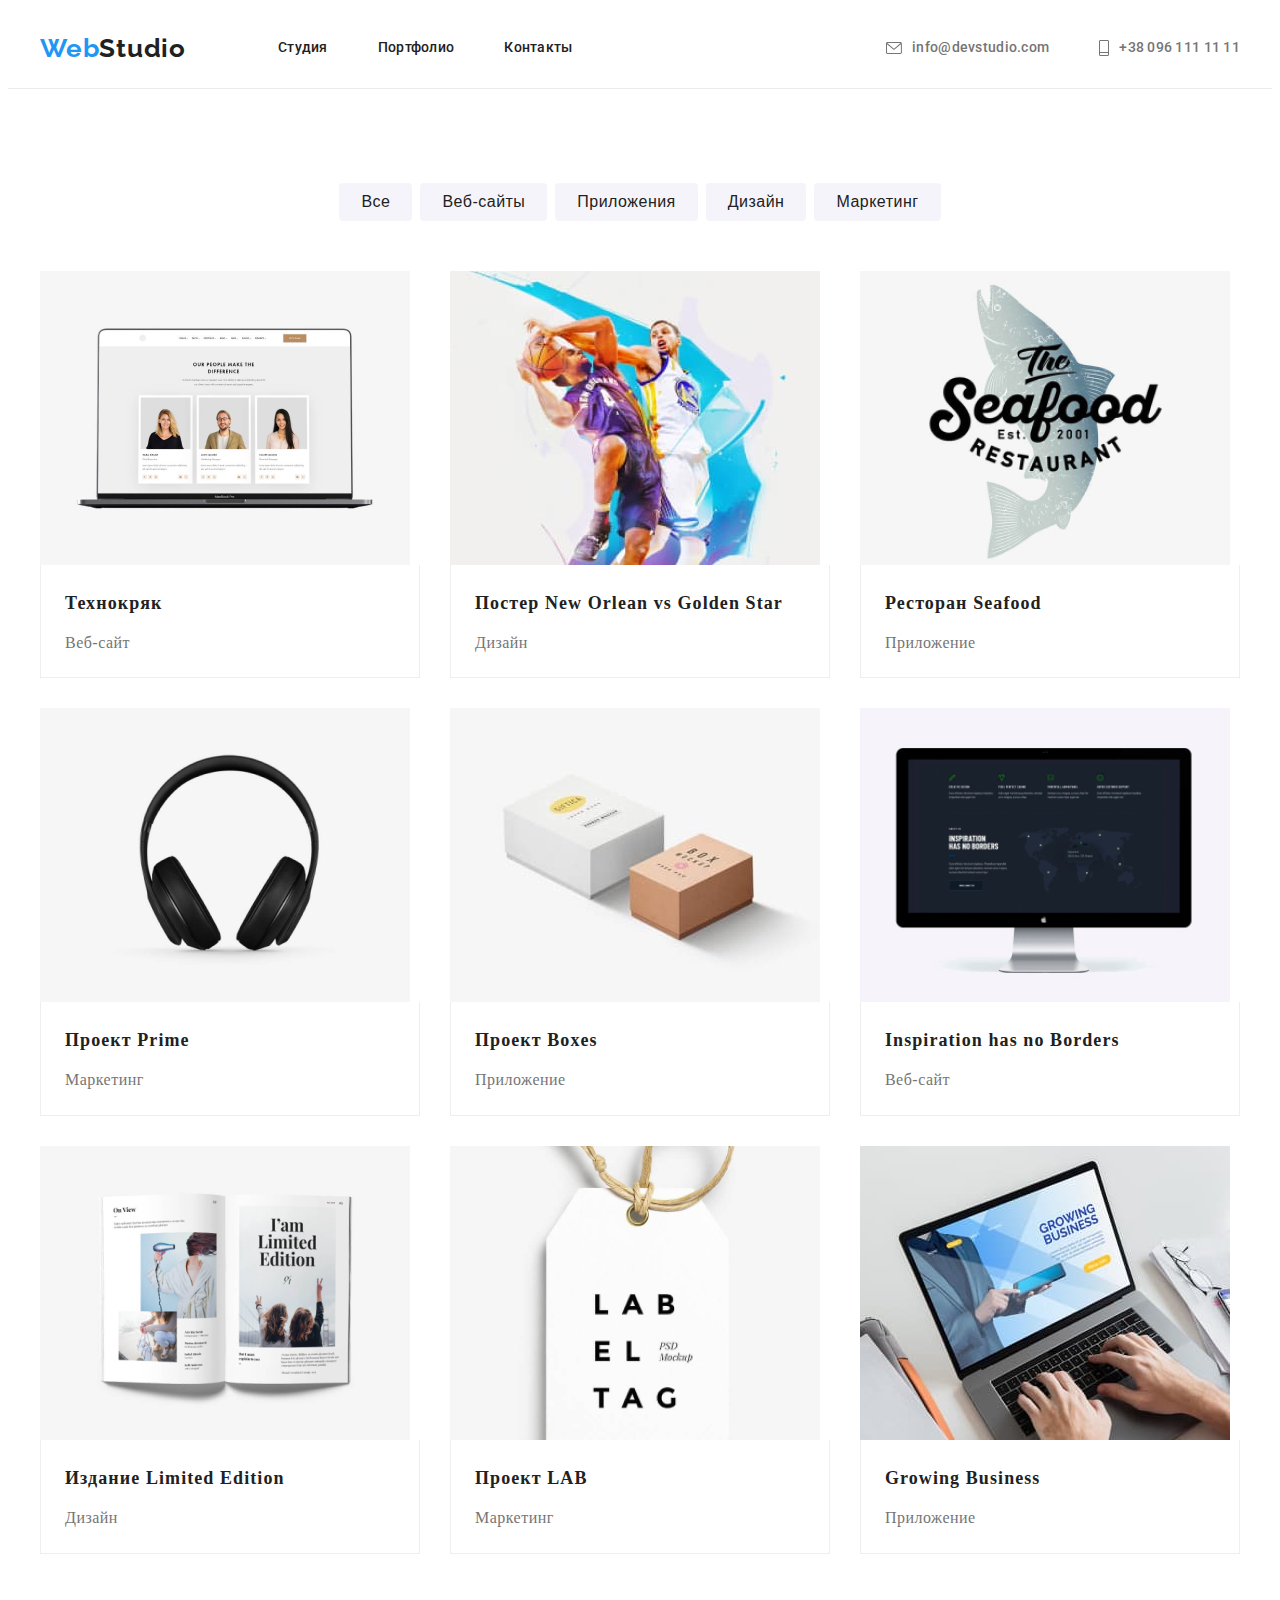
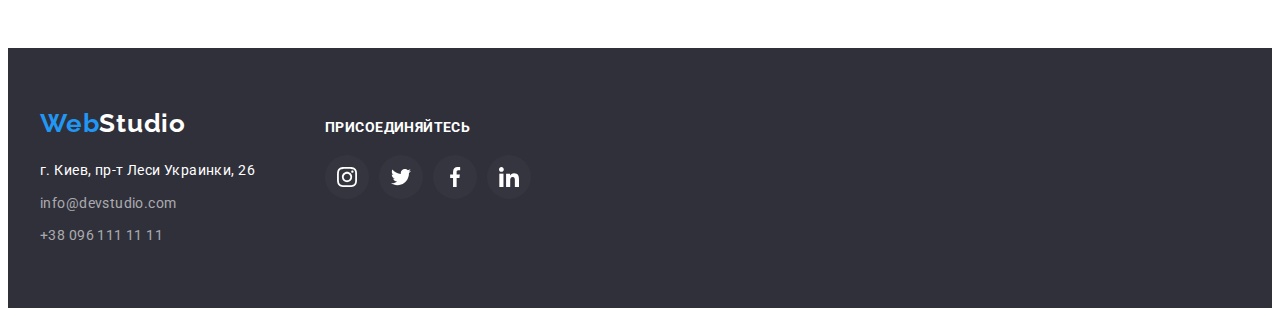
==== portfolio.html @ 002a7d94 "fixed cc" ====
<!DOCTYPE html>
<html lang="en">
<head>
    <meta charset="UTF-8">
    <meta http-equiv="X-UA-Compatible" content="IE=edge">
    <meta name="viewport" content="width=device-width, initial-scale=1.0">
    <title>Document</title>
    <link rel="preconnect" href="https://fonts.googleapis.com">
    <link rel="preconnect" href="https://fonts.gstatic.com" crossorigin>
    <link href="https://fonts.googleapis.com/css2?family=Raleway:wght@700&family=Roboto:wght@400;500;700;900&display=swap"
        rel="stylesheet">
        <link rel="stylesheet" href="https://cdnjs.cloudflare.com/ajax/libs/modern-normalize/1.1.0/modern-normalize.min.css"
            integrity="sha512-wpPYUAdjBVSE4KJnH1VR1HeZfpl1ub8YT/NKx4PuQ5NmX2tKuGu6U/JRp5y+Y8XG2tV+wKQpNHVUX03MfMFn9Q=="
            crossorigin="anonymous" referrerpolicy="no-referrer" />
        <link rel="stylesheet" href="./styles.css">
</head>
<body>
    <header class="header-style">
        <div class="container header-container">
            <nav class="navigation">
                <a class="logo link logo_head" href="#"> <span class="web-word-color">Web</span>Studio</a>
                <ul class="nav-list list">
                    <li class="nav-list-item">
                        <a class="nav-list-link link" href="#">Студия</a>
                    </li>
                    <li class="nav-list-item">
                        <a class="nav-list-link link current" href="./portfolio.html">Портфолио</a>
                    </li>
                    <li class="nav-list-item">
                        <a class="nav-list-link link" href="#">Контакты</a>
                    </li>
                </ul>
            </nav>
            <ul class="list contact-info-head">
                <li class="contact-info-head-size">
                    <a class="contact-mail link contact-logo" href="mail:info@devstudio.com">info@devstudio.com
                        <svg class="contact-logo-icon" width="16px" height="12px">
                            <use href="./img/sprite.svg#icon-envelope"></use>
                        </svg>
                    </a>
                </li>
                <li class="contact-info-head-size">
                    <a class="contact-number link contact-logo" href="tel:+380961111111">+38 096 111 11 11
                        <svg class="contact-logo-icon" width="10px" height="16px">
                            <use href="./img/sprite.svg#icon-phone"></use>
                        </svg>
                    </a>
                </li>
            </ul>
        </div>
    </header>
    <main>
    <section class="section">
        <div class="container"> 
        <h1 class="visually-hidden">Портфолио</h1>
        <ul class="portfolio">
            <li class="list portfolio-btn">
                <button class="portfolio_projects_btn link" type="button">Все</button>
            </li>
            <li class="list portfolio-btn">
                <button class="portfolio_projects_btn  link" type="button">Веб-сайты</button>
            </li>
            <li class="list portfolio-btn"> 
                <button class="portfolio_projects_btn  link" type="button">Приложения</button>
            </li>
            <li class="list portfolio-btn">
                <button class="portfolio_projects_btn  link" type="button">Дизайн</button>
            </li>
            <li class="list portfolio-btn">
                <button class="portfolio_projects_btn  link" type="button">Маркетинг</button>
            </li>
        </ul>
    
        <ul class="project">
            
            <li class="list projects-block">
                <a class="project-card-link" href="">
                    <div class="project-card-img-wrapper">
                <img src="./img/img_1n.jpg" alt="карточки товара на экране" width="370" height="294"> 
                <p class="overlay">Ресурс предлагает комплексные предложения с разным уровнем функционала и сервисов. Все это позволит посетителю получить
                 исчерпывающие сведения о компании или частном лице.</p>
                </div>
                <div class="project-card-wrapper">
                <h2 class="projects_name"> Технокряк</h2>
                <p class="projects_name_type"> Веб-сайт</p>
              </div>
              </a> 
              </li> 

            <li class="list projects-block"> 
                <a class="project-card-link" href="">
                    <div class="project-card-img-wrapper">
                <img class="list" src="./img/img_2.jpg" alt="игра в баскетбол" width="370" height="294">
                <p class="overlay">Ресурс предлагает комплексные предложения с разным уровнем функционала и сервисов. Все это позволит
                    посетителю получить исчерпывающие сведения о компании или частном лице.</p>
                </div>
                <div class="project-card-wrapper">
                <h2 class="projects_name"> Постер <lang="en"> New Orlean vs Golden Star</lang>
                </h2>
                <p class="projects_name_type">Дизайн</p>
                </div>
                </a>
            </li>

            <li class="list projects-block"> 
                <a class="project-card-link" href="">
                   <div class="project-card-img-wrapper">
                <img class="list" src="./img/img_3.jpg" alt="лого сайта рыба" width="370" height="294">
                <p class="overlay">Ресурс предлагает комплексные предложения с разным уровнем функционала и сервисов. Все это позволит
                    посетителю получить исчерпывающие сведения о компании или частном лице.</p>
                </div>
                <div class="project-card-wrapper">
                <h2 class="projects_name"> Ресторан <lang="en">Seafood</lang>
                </h2>
                <p class="projects_name_type"> Приложение</p>
                </div>
                </a>
            </li>

            <li class="list projects-block"> 
                <a class="project-card-link" href="">
                    <div class="project-card-img-wrapper">
               <img class="list" src="./img/img_4.jpg" alt="наушники" width="370" height="294">
                     <p class="overlay">Ресурс предлагает комплексные предложения с разным уровнем функционала и сервисов. Все это позволит
                    посетителю получить исчерпывающие сведения о компании или частном лице.</p>
                </div>
                <div class="project-card-wrapper">
                <h2 class="projects_name"> Проект <lang="en">Prime</lang>
                </h2>
                <p class="projects_name_type">Маркетинг</p>
                </div>
                </a>
            </li>
            <li class="list projects-block"> 
                <a class="project-card-link" href="">
                    <div class="project-card-img-wrapper">
                <img class="list" src="./img/img_5.jpg" alt="две коробки" width="370" height="294">
                <p class="overlay">Ресурс предлагает комплексные предложения с разным уровнем функционала и сервисов. Все это позволит
                    посетителю получить исчерпывающие сведения о компании или частном лице.</p>
                </div>
                <div class="project-card-wrapper">
                <h2 class="projects_name">Проект <lang="en"> Boxes</lang>
                </h2>
                <p class="projects_name_type">Приложение</p>
                </div>
                </a>
            </li>
            <li class="list projects-block"> 
                <a class="project-card-link" href="">
                    <div class="project-card-img-wrapper">
                <img class="list" src="./img/img_6.jpg" alt="компьютер" width="370" height="294">
            <p class="overlay">Ресурс предлагает комплексные предложения с разным уровнем функционала и сервисов. Все это позволит
                посетителю получить  исчерпывающие сведения о компании или частном лице.</p>
                </div>
               <div class="project-card-wrapper">
                <h2 class="projects_name">Inspiration has no Borders</lang>
                </h2>
                <p class="projects_name_type">Веб-сайт</p>
                </div>
                </a>
           </li>          
            <li class="list projects-block"> 
                <a class="project-card-link" href="">
                    <div class="project-card-img-wrapper">
                <img class="list" src="./img/img_7.jpg" alt="журнал" width="370" height="294">
                <p class="overlay">Ресурс предлагает комплексные предложения с разным уровнем функционала и сервисов. Все это позволит
                    посетителю получить исчерпывающие сведения о компании или частном лице.</p>
                </div>
                <div class="project-card-wrapper">
                <h2 class="projects_name">Издание <lang="en"> Limited Edition </lang>
                </h2>
                <p class="projects_name_type">Дизайн</p>
                </div>
                </a> 
            </li>
            <li class="list projects-block"> 
                <a class="project-card-link" href=""> 
                    <div class="project-card-img-wrapper">
                <img class="list" src="./img/img_8.jpg" alt="журнал" width="370" height="294">
                <p class="overlay">Ресурс предлагает комплексные предложения с разным уровнем функционала и сервисов. Все это позволит
                    посетителю получить исчерпывающие сведения о компании или частном лице.</p>
                </div>
                <div class="project-card-wrapper">
                <h2 class="projects_name"> Проект <lang="en">LAB</lang>
                </h2>
                <p class="projects_name_type">Маркетинг</p>
                </div>
                </a>
                </li>
            <li class="list projects-block"> 
                <a class="project-card-link" href="">
                    <div class="project-card-img-wrapper">
                <img class="list" src="./img/img_9.jpg" alt="работа на компьютере" width="370" height="294">
                <p class="overlay">Ресурс предлагает комплексные предложения с разным уровнем функционала и сервисов. Все это позволит
                    посетителю получить исчерпывающие сведения о компании или частном лице.</p>     
                </div>
               <div class="project-card-wrapper">
                <h2 class="projects_name">
                    <lang="en"> Growing Business </lang>
                </h2>
                <p class="projects_name_type">Приложение</p>
            </div>
            </a> 
            </li>

         </ul>
          </div>
       </section>
    </main>
    <footer class="dark-thema ">
        <div class="container footer-section">
            <div class=" join">
                <a class="link logo_foot " href=""> <span class="web-word-color">Web</span>Studio</a>
                <address class="foot-space">
                    <ul class="list">
                        <li class="foot-space-item"><a class="link_adress link list "
                                href="https://goo.gl/maps/NwRdtHwd14dd7Rub6" target="_blank" rel="noopener noreferrer">г.
                                Киев, пр-т Леси Украинки, 26</a></li>
                        <li class="foot-space-item"><a class="contact-mail-foot link list"
                                href="mail:info@devstudio.com">info@devstudio.com</a></li>
                        <li class="foot-space-item"><a class="contact-number-foot  link list" href="tel:+380961111111">+38
                                096 111 11 11</a></li>
                    </ul>
                </address>
            </div>
    
            <div class="footer-info">
                <p class="join-name">присоединяйтесь</p>
                <ul class="social-list-footer list ">
                    <li class="social-list-item">
                        <a class="social-list-link-footer" href="">
                            <svg class="social-list-icon-footer" width="20" height="20">
                                <use href="./img/sprite.svg#icon-instagram"></use>
                            </svg>
                        </a>
                    </li>
                    <li class="social-list-item">
                        <a class="social-list-link-footer" href="">
                            <svg class="social-list-icon-footer" width="20" height="20">
                                <use href="./img/sprite.svg#icon-twitter"></use>
                            </svg>
                        </a>
                    </li>
                    <li class="social-list-item">
                        <a class="social-list-link-footer" href="">
                            <svg class="social-list-icon-footer" width="20" height="20">
                                <use href="./img/sprite.svg#icon-facebook"></use>
                            </svg>
                        </a>
                    </li>
                    <li class="social-list-item">
                        <a class="social-list-link-footer" href="">
                            <svg class="social-list-icon-footer" width="20" height="20">
                                <use href="./img/sprite.svg#icon-linkedin"></use>
                            </svg>
                        </a>
                    </li>
                </ul>
            </div>
        </div>
    </footer>
</body>
</html>
---- styles.css ----
:root {
  --accent-color: #2196f3;
  --dark-text-color: #212121;
  --light-dark-text-color: #757575;
  --main-light-text-color: #ffffff;
  --icon-grey-main-color: #afb1b8;
  --primary-font-family: Roboto, sans-serif;
  --secondary-font-family: Raleway, sans-serif;
}

.list {
  list-style: none;
}
.link {
  text-decoration: none;
}
.container {
  width: 1200px;
  padding-left: 15px;
  padding-right: 15px;
  margin-left: auto;
  margin-right: auto;
}
.body {
  font-family: var(--primary-font-family);
}
h1,
h2,
h3,
h4,
h5,
p {
  margin-top: 0;
  margin-bottom: 0;
}
ul,
ol {
  margin-top: 0;
  margin-bottom: 0;
  padding: 0;
}
img {
  display: block;
}
/* components start */

.section {
  padding-top: 94px;
  padding-bottom: 94px;
}
.header-style {
  border-bottom: 1px solid #ececec;
}
.visually-hidden {
  position: absolute;
  width: 1px;
  height: 1px;
  margin: -1px;
  border: 0;
  padding: 0;
  white-space: nowrap;
  clip-path: inset(100%);
  clip: rect(0 0 0 0);
  overflow: hidden;
}
.logo_head {
  font-family: var(--secondary-font-family);
  font-weight: 700;
  font-size: 26px;
  line-height: 1.19;
  letter-spacing: 0.03em;
  color: var(--dark-text-color);
}
.logo {
  margin-right: 92px;
  display: block;
}
.header-container {
  display: flex;
  align-items: center;
}
.navigation {
  display: flex;
  align-items: center;
}
.nav-list {
  display: flex;
  align-items: center;
}
.nav-list-link {
  position: relative;
  display: block;
  padding-top: 32px;
  padding-bottom: 32px;

  font-family: var(--primary-font-family);
  font-weight: 500;
  font-size: 14px;
  line-height: 1.14;
  letter-spacing: 0.02em;
  color: var(--dark-text-color);
  transition: color 250ms cubic-bezier(0.4, 0, 0.2, 1);
}
.nav-list-link:hover,
.nav-list-link:focus {
  color: var(--accent-color);
}
.nav-list-link::after {
  content: '';
  position: absolute;
  left: 0;
  bottom: 0;
  display: block;
  width: 100%;
  height: 4px;
  background-color: var(--accent-color);
  border-radius: 2px;

  transform: scaleX(0);
  transition: transform 250ms cubic-bezier(0.4, 0, 0.2, 1);
}
.nav-list-link:hover::after,
.nav-list-link:focus::after {
  transform: scaleX(1);
}
.current:active {
  color: var(--accent-color);
}
.nav-list-item {
  margin-right: 50px;
}
.nav-list-item:not(:last-child) {
  margin-right: 50px;
}

.contact-info-head {
  display: flex;
  align-items: center;
  margin-left: auto;
}

.contact-info-head-size {
  margin-right: 50px;
}
.contact-info-head-size:nth-child(2n) {
  margin-right: 0;
}

.contact-number,
.contact-mail {
  padding-top: 24px;
  padding-bottom: 24px;

  font-family: var(--primary-font-family);
  font-weight: 500;
  font-size: 14px;
  line-height: 1.14;
  letter-spacing: 0.02em;
  color: #757575;
  transition: color 250ms cubic-bezier(0.4, 0, 0.2, 1);
}
.contact-mail:hover,
.contact-mail:focus {
  color: var(--accent-color);
}
.contact-number:hover,
.contact-number:focus {
  color: var(--accent-color);
}
.contact-logo {
  display: flex;
  align-items: center;
  justify-content: flex-end;
  flex-direction: row-reverse;
}
.contact-logo-icon {
  fill: #757575;
  transition: fill 250ms cubic-bezier(0.4, 0, 0.2, 1);
  margin-right: 10px;
}

.contact-mail:hover .contact-logo-icon,
.contact-mail:focus .contact-logo-icon {
  fill: var(--accent-color);
}

.contact-number:hover .contact-logo-icon,
.contact-number:focus .contact-logo-icon {
  fill: var(--accent-color);
}

.hero {
  background-image: linear-gradient(rgba(47, 48, 58, 0.4), rgba(47, 48, 58, 0.4)),
    url('../goit-markup-hw-04/img/img_hero.jpg');
  background-color: #c4c4c4;
  background-size: cover;
  background-repeat: no-repeat;

  max-width: 1600px;
  margin-left: auto;
  margin-right: auto;
  padding-top: 200px;
  padding-bottom: 200px;
  text-align: center;
}

.modal-btn {
  min-width: 200px;
  padding: 12px 32px;
  border: 1px solid var(--accent-color);
  border-radius: 4px;
  font-family: var(--primary-font-family);
  font-weight: 700;
  font-size: 16px;
  line-height: 1.8;
  cursor: pointer;
  color: var(--main-light-text-color);
  background-color: var(--accent-color);
  transition: background-color 250ms cubic-bezier(0.4, 0, 0.2, 1);
}
.modal-btn:hover,
.modal-btn:focus {
  background-color: #188ce8;
  color: var(--main-light-text-color);
}

/* components end */

/* hero start*/

.tagline {
  text-align: center;
  margin-bottom: 30px;

  font-weight: 900;
  font-size: 44px;
  line-height: 1.4;
  letter-spacing: 0.06em;
  text-transform: uppercase;
  color: var(--main-light-text-color);
}
/* hero end */
/* main container */

/* benefits section*/

.benefits {
  display: flex;
  justify-content: start;
  flex-wrap: wrap;
}
.benefits-section {
  width: 270px;
  margin-right: 30px;
}
.benefits-section:nth-child(4n) {
  margin-right: 0;
}

.benefits_name {
  margin-bottom: 10px;
  margin-top: 30px;
  font-weight: 700;
  font-size: 14px;
  line-height: 1.14;
  letter-spacing: 0.03em;
  text-transform: uppercase;
  color: var(--dark-text-color);
}
.benefits_name:nth-last-child(4n) {
  margin: 0;
}

.benefits_name_description {
  font-weight: 400;
  font-size: 14px;
  line-height: 1.7;
  letter-spacing: 0.03em;
  color: var(--light-dark-text-color);
}

.benefits-img {
  display: flex;
  justify-content: center;
  align-items: center;
  background-color: #f5f4fa;
  width: 270px;
  height: 120px;
  border-radius: 5px;
}

/* benefits section*/

.process-work {
  display: flex;
  flex-wrap: wrap;
  align-items: center;
}
.process-work-pict {
  margin-right: 30px;
}
.process-work-pict:nth-child(3n) {
  margin-right: 0;
}
.process-pict-block {
  position: relative;
}

.process-work-about {
  position: absolute;

  background-color: rgba(47, 48, 58, 0.8);
  width: 100%;
  height: 70px;
  bottom: 0;
  text-align: center;
  padding-top: 26px;
}
.team {
  background-color: #f5f4fa;
}
.team-members {
  display: flex;
  flex-wrap: wrap;
  align-items: center;
}
.team-members-pict {
  margin-right: 30px;
  text-align: center;
}
.team-members-pict {
  box-sizing: border-box;
  border-width: 270px;
  border: 1px;
  box-shadow: 0px 1px 3px rgba(0, 0, 0, 0.12), 0px 1px 1px rgba(0, 0, 0, 0.14),
    0px 2px 1px rgba(0, 0, 0, 0.2);
  border-radius: 0px 0px 4px 4px;
  background-color: var(--main-light-text-color);
}
.team-members-pict:nth-child(4n) {
  margin-right: 0;
}
.team-members-space {
  padding-top: 30px;
  padding-bottom: 30px;
  padding-left: 32px;
  padding-right: 32px;
}
.block_name {
  text-align: center;
  margin-bottom: 50px;

  font-weight: 700;
  font-size: 36px;
  line-height: 1.16;
  letter-spacing: 0.03em;
  color: var(--dark-text-color);
}
.space-non {
  padding-top: 0;
}

.employee_name {
  margin-bottom: 10px;
  font-weight: 500;
  font-size: 16px;
  line-height: 1.18;
  letter-spacing: 0.03em;
  color: var(--dark-text-color);
}
.employee_name_work {
  font-weight: 400;
  font-size: 16px;
  line-height: 1.18;
  letter-spacing: 0.03em;
  color: var(--light-dark-text-color);
}

.social-list {
  display: flex;
  justify-content: space-between;
  margin-top: 16px;
}

.social-list-link {
  display: flex;
  align-items: center;
  justify-content: center;
  width: 44px;
  height: 44px;
  background-color: none;
  border-radius: 50%;
  transition: background-color 250ms cubic-bezier(0.4, 0, 0.2, 1);
}

.social-list-icon {
  fill: var(--icon-grey-main-color);
  transition: fill 250ms cubic-bezier(0.4, 0, 0.2, 1);
}

.social-list-link:hover,
.social-list-link:focus {
  background-color: var(--accent-color);
}

.social-list-link:hover .social-list-icon {
  fill: #ffffff;
}
.social-list-link:focus .social-list-icon {
  fill: #ffffff;
}

/* main container end */
/* portfolio start */

.portfolio {
  display: flex;
  flex-wrap: wrap;
  justify-content: center;
  margin-bottom: 50px;
}
.portfolio_projects_btn {
  padding: 6px 22px;
  border: 1px;
  border-radius: 4px;

  font-weight: 500;
  font-size: 16px;
  line-height: 1.6;
  letter-spacing: 0.03em;
  color: var(--dark-text-color);
  background-color: #f5f4fa;
  cursor: pointer;
  transition: background-color 250ms cubic-bezier(0.4, 0, 0.2, 1),
    color 250ms cubic-bezier(0.4, 0, 0.2, 1), box-shadow 250ms cubic-bezier(0.4, 0, 0.2, 1);
}

.portfolio-btn:not(:last-child) {
  margin-right: 8px;
}

.portfolio_projects_btn:hover,
.portfolio_projects_btn:focus {
  color: var(--main-light-text-color);
  background-color: var(--accent-color);
  box-shadow: 0px 2px rgba(0, 0, 0, 0.3);
}
/* projects cards start */
.project {
  display: flex;
  flex-wrap: wrap;
  margin-left: -30px;
  margin-top: -30px;
}
.projects-block {
  flex-basis: calc((100% - 90px) / 3);
  margin-left: 30px;
  margin-top: 30px;
}

.project-card-wrapper {
  padding-top: 20px;
  padding-bottom: 20px;
  padding-left: 24px;
  border: 1px solid #eeeeee;
  border-top: none;
}
.project-card-link {
  display: block;
  text-decoration: none;
}

.project-card-link:hover,
.project-card-link:focus {
  box-shadow: 2px 6px 8px 1px rgba(0, 0, 0, 0.3);
}
.project-card-link {
  transition: box-shadow 250ms cubic-bezier(0.4, 0, 0.2, 1);
}
.projects_name {
  font-weight: 700;
  font-size: 18px;
  line-height: 2;
  letter-spacing: 0.06em;
  color: var(--dark-text-color);
  margin-bottom: 8px;
}
.projects_name_type {
  font-weight: 400;
  font-size: 16px;
  line-height: 1.8;
  letter-spacing: 0.03em;
  color: var(--light-dark-text-color);
  cursor: pointer;
}
.project-card-img-wrapper {
  position: relative;
  overflow: hidden;
}

.overlay {
  background-color: rgba(33, 150, 243, 0.9);
  position: absolute;

  font-family: var(--primary-font-family);
  font-weight: 400;
  font-size: 18px;
  line-height: 28px;
  letter-spacing: 0.03em;
  color: var(--main-light-text-color);
  text-align: start;

  top: 0;
  left: 0;
  width: 100%;
  height: 100%;
  padding: 20px 20px;
  overflow: auto;
  transform: translateY(100%);
  transition: transform 250ms cubic-bezier(0.4, 0, 0.2, 1);
}

.project-card-link:hover .overlay,
.project-card-link:focus .overlay {
  transform: translateY(0%);
}

/* projects cards finish */
/* portfolio end */

/* clients block section start */
.clients {
  display: flex;
  justify-content: space-between;
}
.clients-list {
  display: flex;
  align-items: center;
  justify-content: center;
  width: 170px;
  height: 92px;
  outline: 1px solid var(--icon-grey-main-color);
  border-radius: 5px;
  transition: outline 250ms cubic-bezier(0.4, 0, 0.2, 1);
}
.clients-list:hover .clients-list-logo,
.clients-list:focus .clients-list-logo {
  fill: var(--accent-color);
}
.clients-list:hover,
.clients-list:focus {
  outline: 1px solid var(--accent-color);
}
.clients-card {
  display: block;
}

.clients-card:not(:last-child) {
  margin-right: 30px;
}

.clients-list-logo {
  fill: var(--icon-grey-main-color);
  transition: fill 250ms cubic-bezier(0.4, 0, 0.2, 1);
}
/* clients block section finish */

/* footer start */

.dark-thema {
  background-color: #2f303a;
  padding-top: 60px;
  padding-bottom: 60px;
}
.logo_foot {
  font-family: var(--secondary-font-family);
  font-weight: 700;
  font-size: 26px;
  line-height: 1.19;
  letter-spacing: 0.03em;
  color: var(--main-light-text-color);
  cursor: pointer;
}
.foot-space {
  margin-top: 20px;
}
.foot-space-item {
  font-family: var(--primary-font-family);
}
.foot-space-item:not(:last-child) {
  margin-bottom: 9px;
}

.web-word-color {
  color: var(--accent-color);
}

.link_adress {
  font-style: normal;
  font-weight: 400;
  font-size: 14px;
  line-height: 1.7;
  letter-spacing: 0.03em;
  color: var(--main-light-text-color);
  cursor: pointer;
}

.contact-mail-foot,
.contact-number-foot {
  font-style: normal;
  font-weight: 400;
  font-size: 14px;
  line-height: 1.7;
  letter-spacing: 0.03em;
  color: rgba(255, 255, 255, 0.6);
  cursor: pointer;
}

.join-name {
  font-family: var(--primary-font-family);

  font-weight: 700;
  font-size: 14px;
  line-height: 16px;
  letter-spacing: 0.03em;
  color: var(--main-light-text-color);
  text-transform: uppercase;
}

.social-list-footer {
  display: flex;

  margin-top: 20px;
}

.social-list-link-footer {
  display: flex;
  align-items: center;
  justify-content: center;

  width: 44px;
  height: 44px;
  background-color: rgba(100, 100, 100, 0.1);
  border-radius: 50%;
  transition: background-color 250ms cubic-bezier(0.4, 0, 0.2, 1);
}

.social-list-link-footer:hover,
.social-list-link-footer:focus {
  background-color: var(--accent-color);
}

.social-list-link-footer:hover .social-list-icon {
  fill: #ffffff;
}
.social-list-item:not(:last-child) {
  margin-right: 10px;
}
.social-list-icon-footer {
  fill: var(--main-light-text-color);
  transition: fill 250ms cubic-bezier(0.4, 0, 0.2, 1);
}
.footer-info {
  display: flex;
  flex-direction: column;
  align-items: baseline;

  margin-left: 70px;
}
.footer-section {
  display: flex;
  align-items: baseline;
}
/* footer end */
/*modal btn */
.backdrop {
  position: fixed;
  top: 0;
  left: 0;
  width: 100vw;
  height: 100vh;
  background-color: rgba(0, 0, 0, 0.2);
  transition: opacity 250ms cubic-bezier(0.4, 0, 0.2, 1),
    visibility 250ms cubic-bezier(0.4, 0, 0.2, 1);
}
.backdrop.is-hidden {
  opacity: 0;
  visibility: hidden;
  pointer-events: none;
}

.modal {
  position: absolute;
  top: 50%;
  left: 50%;
  transform: translate(-50%, -50%);
  width: 528px;
  height: 582px;
  background-color: rgb(255, 255, 255);
}
.modal-close-btn {
  position: absolute;
  top: 8px;
  right: 8px;
  display: flex;
  justify-content: center;
  align-items: center;
  width: 30px;
  height: 30px;
  border-radius: 50%;
  border: 1px solid var(--icon-grey-main-color);
  background-color: transparent;
  padding: 0;
  cursor: pointer;
}
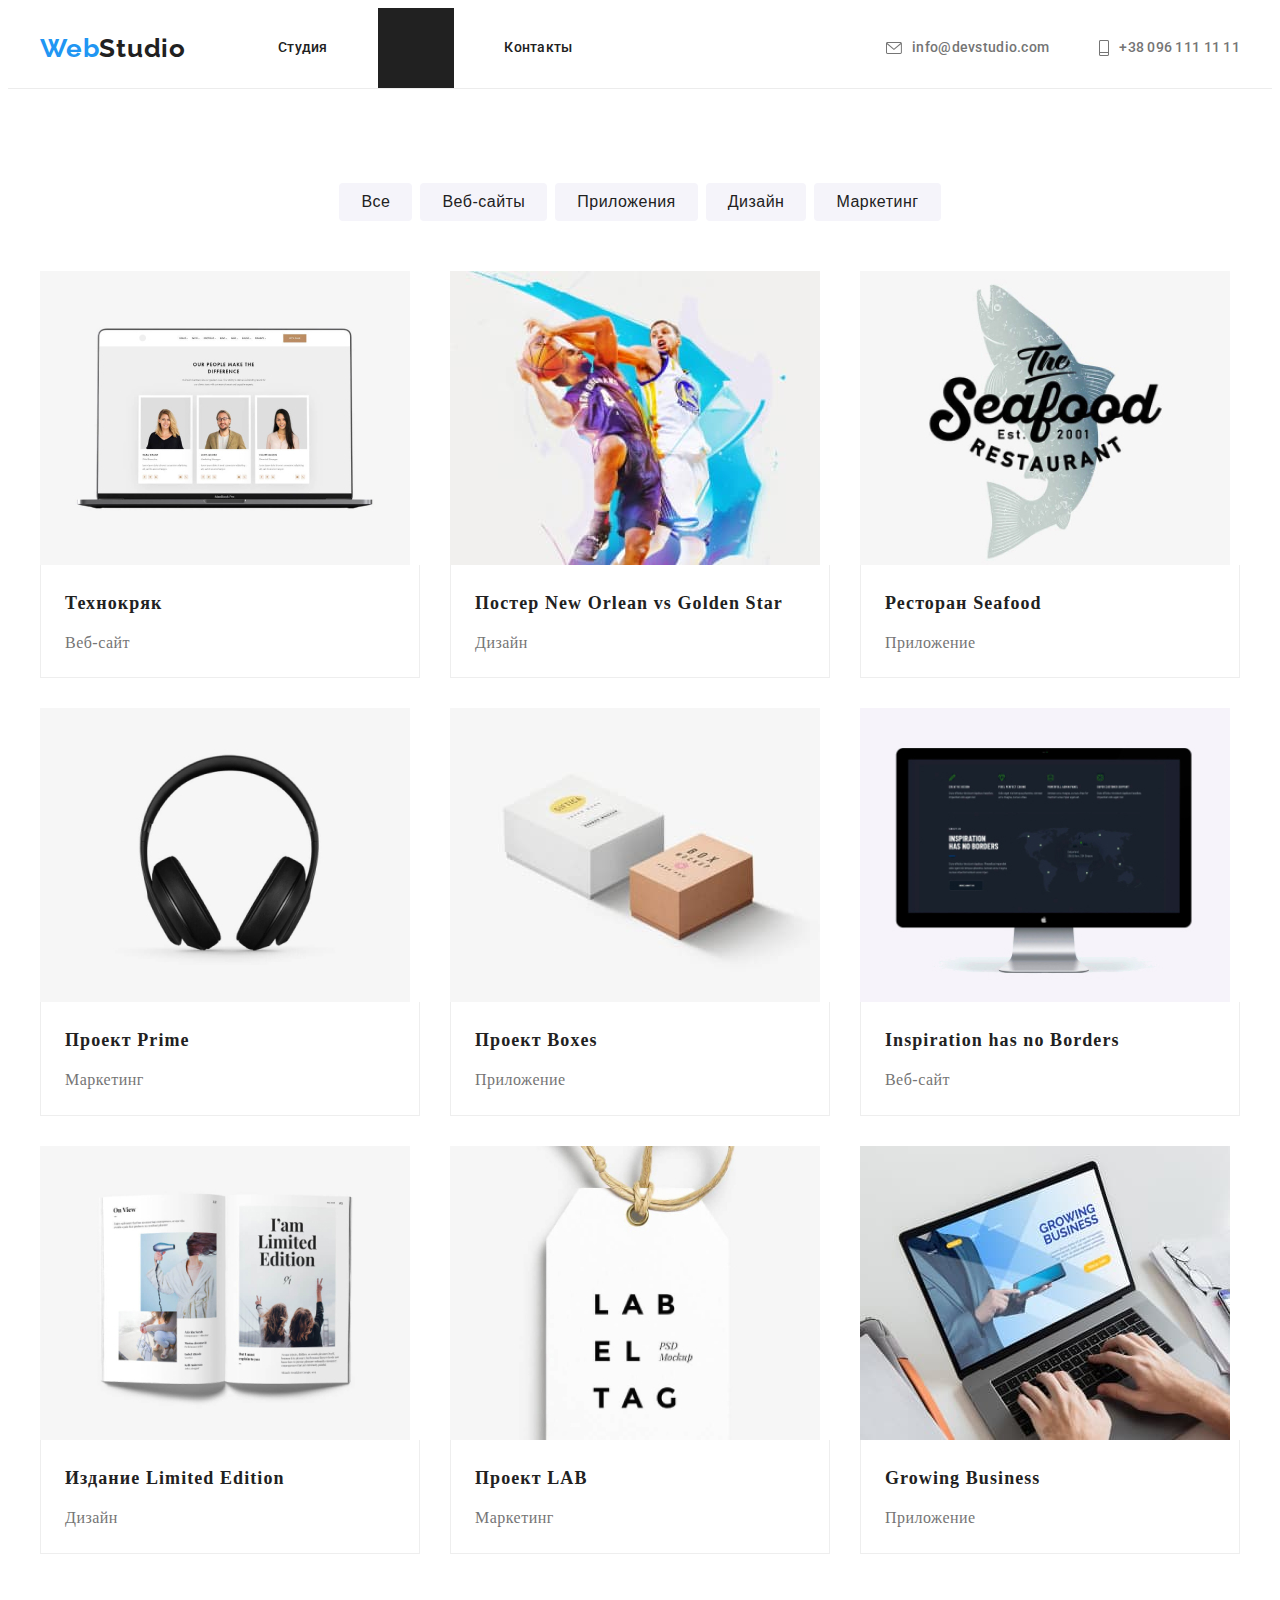
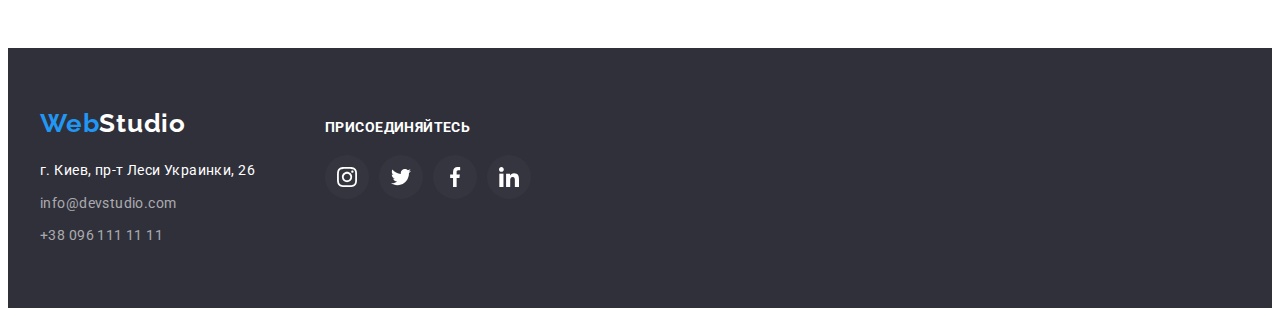
==== commit f44b44ad: "new commit" ====
--- a/portfolio.html
+++ b/portfolio.html
@@ -202,7 +202,6 @@
             </div>
             </a> 
             </li>
-
          </ul>
           </div>
        </section>
@@ -223,7 +222,6 @@
                     </ul>
                 </address>
             </div>
-    
             <div class="footer-info">
                 <p class="join-name">присоединяйтесь</p>
                 <ul class="social-list-footer list ">
--- a/styles.css
+++ b/styles.css
@@ -123,16 +123,16 @@
 .nav-list-link:focus::after {
   transform: scaleX(1);
 }
-.current:active {
-  color: var(--accent-color);
-}
+.current {
+  background-color: #212121;
+}
+
 .nav-list-item {
   margin-right: 50px;
 }
 .nav-list-item:not(:last-child) {
   margin-right: 50px;
 }
-
 .contact-info-head {
   display: flex;
   align-items: center;
@@ -653,9 +653,11 @@
 .social-list-link-footer:hover .social-list-icon {
   fill: #ffffff;
 }
+
 .social-list-item:not(:last-child) {
   margin-right: 10px;
 }
+
 .social-list-icon-footer {
   fill: var(--main-light-text-color);
   transition: fill 250ms cubic-bezier(0.4, 0, 0.2, 1);
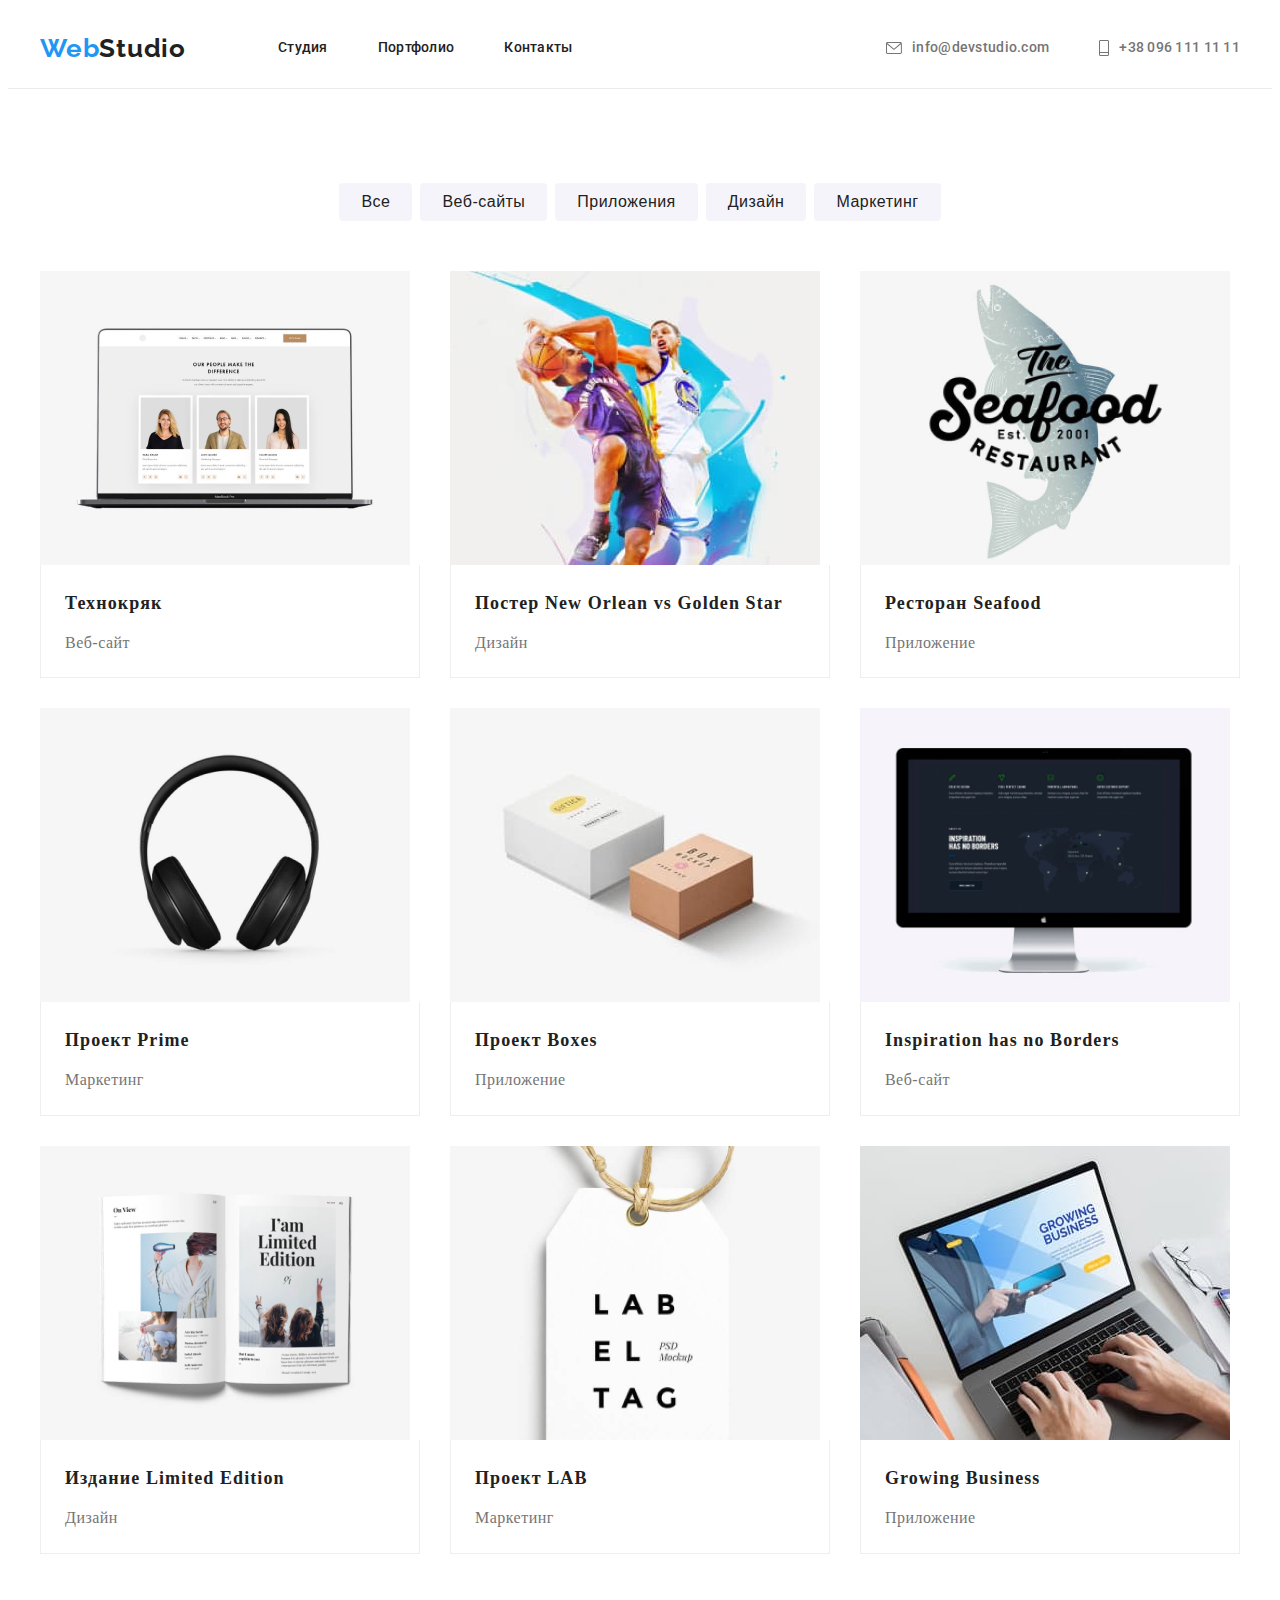
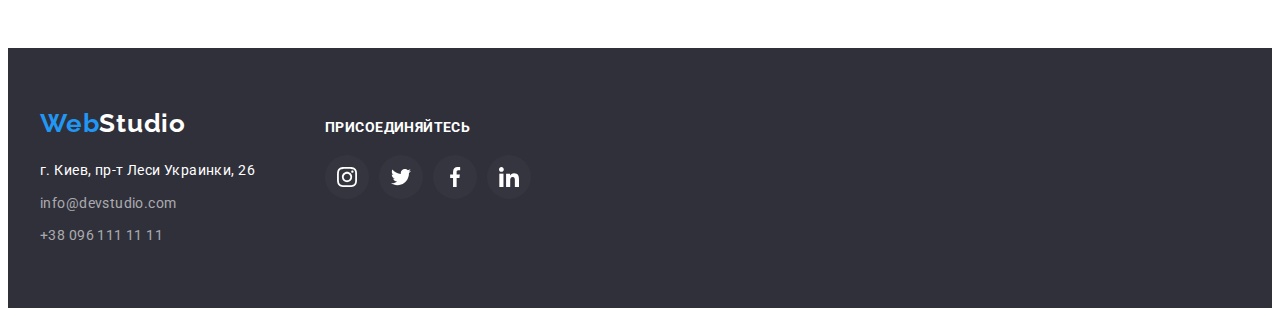
==== commit fa2271e6: "new commits" ====
--- a/portfolio.html
+++ b/portfolio.html
@@ -24,7 +24,7 @@
                         <a class="nav-list-link link" href="#">Студия</a>
                     </li>
                     <li class="nav-list-item">
-                        <a class="nav-list-link link current" href="./portfolio.html">Портфолио</a>
+                        <a class="nav-list-link link " href="./portfolio.html">Портфолио</a>
                     </li>
                     <li class="nav-list-item">
                         <a class="nav-list-link link" href="#">Контакты</a>
--- a/styles.css
+++ b/styles.css
@@ -122,9 +122,6 @@
 .nav-list-link:hover::after,
 .nav-list-link:focus::after {
   transform: scaleX(1);
-}
-.current {
-  background-color: #212121;
 }
 
 .nav-list-item {
